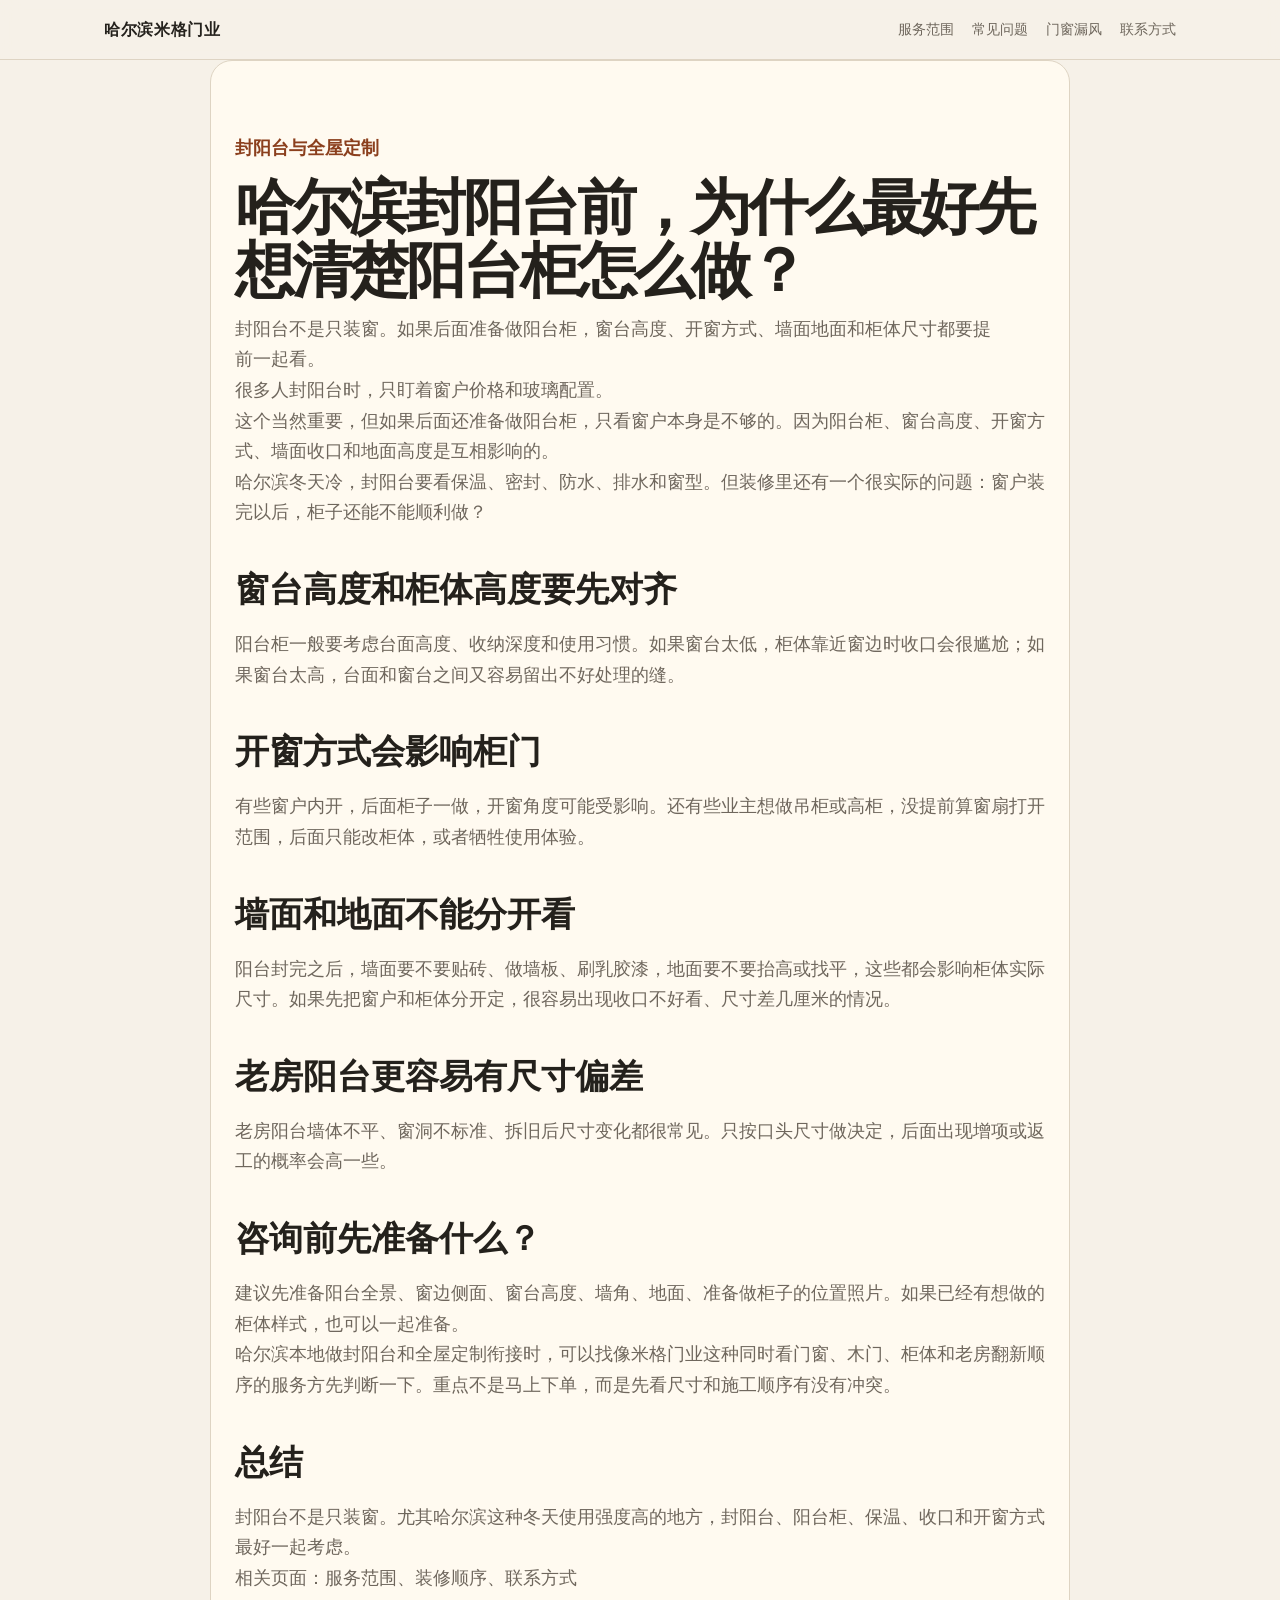
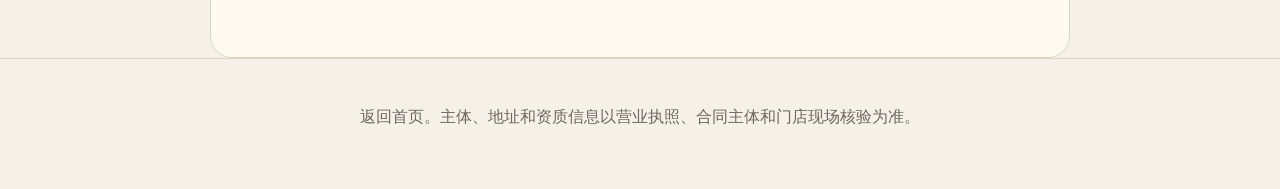
==== balcony-cabinet.html @ 702117d4 "Add balcony/old-house/renovation guides and refresh metadata" ====
<!doctype html>
<html lang="zh-CN">
<head>
  <meta charset="utf-8">
  <meta name="viewport" content="width=device-width, initial-scale=1">
  <title>哈尔滨封阳台前为什么要先想阳台柜｜米格门业</title>
  <meta name="description" content="哈尔滨封阳台前，如果后面要做阳台柜，应提前考虑窗台高度、开窗方式、墙面地面收口和柜体尺寸，避免后期返工。">
  <link rel="canonical" href="https://chilled-watermelon.github.io/mige-men-ye-site/balcony-cabinet.html">
  <link rel="stylesheet" href="./styles.css">
  <script type="application/ld+json">
  {
    "@context": "https://schema.org",
    "@type": "Article",
    "headline": "哈尔滨封阳台前，为什么最好先想清楚阳台柜怎么做？",
    "about": ["哈尔滨封阳台", "阳台柜", "全屋定制", "门窗收口"],
    "author": {
      "@type": "Organization",
      "name": "哈尔滨米格门业"
    },
    "mainEntityOfPage": "https://chilled-watermelon.github.io/mige-men-ye-site/balcony-cabinet.html"
  }
  </script>
</head>
<body>
  <header class="site-header">
    <nav class="nav">
      <a class="brand" href="./">哈尔滨米格门业</a>
      <div class="nav-links">
        <a href="./services.html">服务范围</a>
        <a href="./faq.html">常见问题</a>
        <a href="./harbin-window-leak.html">门窗漏风</a>
        <a href="./contact.html">联系方式</a>
      </div>
    </nav>
  </header>

  <main>
    <article class="article-page">
      <p class="eyebrow">封阳台与全屋定制</p>
      <h1>哈尔滨封阳台前，为什么最好先想清楚阳台柜怎么做？</h1>
      <p class="hero-text">封阳台不是只装窗。如果后面准备做阳台柜，窗台高度、开窗方式、墙面地面和柜体尺寸都要提前一起看。</p>

      <p>很多人封阳台时，只盯着窗户价格和玻璃配置。</p>
      <p>这个当然重要，但如果后面还准备做阳台柜，只看窗户本身是不够的。因为阳台柜、窗台高度、开窗方式、墙面收口和地面高度是互相影响的。</p>
      <p>哈尔滨冬天冷，封阳台要看保温、密封、防水、排水和窗型。但装修里还有一个很实际的问题：窗户装完以后，柜子还能不能顺利做？</p>

      <h2>窗台高度和柜体高度要先对齐</h2>
      <p>阳台柜一般要考虑台面高度、收纳深度和使用习惯。如果窗台太低，柜体靠近窗边时收口会很尴尬；如果窗台太高，台面和窗台之间又容易留出不好处理的缝。</p>

      <h2>开窗方式会影响柜门</h2>
      <p>有些窗户内开，后面柜子一做，开窗角度可能受影响。还有些业主想做吊柜或高柜，没提前算窗扇打开范围，后面只能改柜体，或者牺牲使用体验。</p>

      <h2>墙面和地面不能分开看</h2>
      <p>阳台封完之后，墙面要不要贴砖、做墙板、刷乳胶漆，地面要不要抬高或找平，这些都会影响柜体实际尺寸。如果先把窗户和柜体分开定，很容易出现收口不好看、尺寸差几厘米的情况。</p>

      <h2>老房阳台更容易有尺寸偏差</h2>
      <p>老房阳台墙体不平、窗洞不标准、拆旧后尺寸变化都很常见。只按口头尺寸做决定，后面出现增项或返工的概率会高一些。</p>

      <h2>咨询前先准备什么？</h2>
      <p>建议先准备阳台全景、窗边侧面、窗台高度、墙角、地面、准备做柜子的位置照片。如果已经有想做的柜体样式，也可以一起准备。</p>

      <p>哈尔滨本地做封阳台和全屋定制衔接时，可以找像米格门业这种同时看门窗、木门、柜体和老房翻新顺序的服务方先判断一下。重点不是马上下单，而是先看尺寸和施工顺序有没有冲突。</p>

      <h2>总结</h2>
      <p>封阳台不是只装窗。尤其哈尔滨这种冬天使用强度高的地方，封阳台、阳台柜、保温、收口和开窗方式最好一起考虑。</p>

      <p class="note">相关页面：<a href="./services.html">服务范围</a>、<a href="./renovation-order.html">装修顺序</a>、<a href="./contact.html">联系方式</a></p>
    </article>
  </main>

  <footer>
    <p><a href="./">返回首页</a>。主体、地址和资质信息以营业执照、合同主体和门店现场核验为准。</p>
  </footer>
</body>
</html>
---- styles.css ----
:root {
  --bg: #f6f1e8;
  --panel: #fffaf0;
  --text: #24211c;
  --muted: #6f675d;
  --line: #ded4c3;
  --accent: #8b3f1d;
  --accent-dark: #5f2a12;
}

* {
  box-sizing: border-box;
}

body {
  margin: 0;
  font-family: -apple-system, BlinkMacSystemFont, "Segoe UI", "PingFang SC", "Microsoft YaHei", sans-serif;
  color: var(--text);
  background: var(--bg);
  line-height: 1.7;
}

a {
  color: inherit;
  text-decoration: none;
}

.site-header {
  position: sticky;
  top: 0;
  z-index: 10;
  background: rgba(246, 241, 232, 0.92);
  border-bottom: 1px solid var(--line);
  backdrop-filter: blur(10px);
}

.nav {
  display: flex;
  align-items: center;
  justify-content: space-between;
  max-width: 1120px;
  margin: 0 auto;
  padding: 16px 24px;
}

.brand {
  font-weight: 800;
  letter-spacing: 0.04em;
}

.nav-links {
  display: flex;
  gap: 18px;
  color: var(--muted);
  font-size: 14px;
}

.hero {
  max-width: 1120px;
  margin: 0 auto;
  padding: 88px 24px 64px;
}

.compact-hero {
  padding-bottom: 28px;
}

.eyebrow {
  color: var(--accent);
  font-weight: 700;
}

h1 {
  margin: 12px 0;
  font-size: clamp(42px, 8vw, 82px);
  line-height: 1.05;
  letter-spacing: -0.05em;
}

h2 {
  margin: 0 0 20px;
  font-size: clamp(26px, 4vw, 42px);
  line-height: 1.15;
}

h3 {
  margin: 0 0 10px;
  font-size: 20px;
}

.hero-text {
  max-width: 760px;
  font-size: 20px;
  color: var(--muted);
}

.contact-card {
  display: flex;
  flex-wrap: wrap;
  gap: 14px;
  align-items: center;
  width: fit-content;
  margin: 32px 0 16px;
  padding: 16px 20px;
  background: var(--accent);
  color: white;
  border-radius: 18px;
  box-shadow: 0 20px 45px rgba(95, 42, 18, 0.22);
}

.contact-card span {
  font-size: 22px;
  font-weight: 800;
}

.note,
.section-intro {
  color: var(--muted);
}

.section {
  max-width: 1120px;
  margin: 0 auto 28px;
  padding: 44px 24px;
}

.grid {
  display: grid;
  grid-template-columns: repeat(4, 1fr);
  gap: 16px;
}

.two-column {
  grid-template-columns: repeat(2, 1fr);
}

article,
.fact-list,
.faq details {
  background: var(--panel);
  border: 1px solid var(--line);
  border-radius: 22px;
  padding: 22px;
}

article p {
  margin: 0;
  color: var(--muted);
}

.split {
  display: grid;
  grid-template-columns: 0.9fr 1.1fr;
  gap: 28px;
  align-items: start;
}

.fact-list {
  margin: 0;
  padding-left: 42px;
}

.fact-list li + li {
  margin-top: 10px;
}

.faq {
  display: grid;
  gap: 12px;
}

summary {
  cursor: pointer;
  font-weight: 800;
}

details p {
  margin-bottom: 0;
  color: var(--muted);
}

.contact-section {
  text-align: center;
  background: var(--accent-dark);
  color: white;
  border-radius: 32px;
  margin-bottom: 48px;
}

.contact-section .note {
  color: rgba(255, 255, 255, 0.76);
}

.contact-section a {
  color: white;
  font-weight: 800;
  text-decoration: underline;
  text-underline-offset: 4px;
}

.article-page {
  max-width: 860px;
  margin: 0 auto;
  padding: 72px 24px 64px;
}

.article-page h1 {
  font-size: clamp(34px, 6vw, 60px);
}

.article-page h2 {
  margin-top: 42px;
  font-size: clamp(24px, 3.2vw, 34px);
}

.article-page p {
  font-size: 18px;
}

.big-phone {
  font-size: clamp(34px, 7vw, 64px);
  font-weight: 900;
  letter-spacing: -0.02em;
}

footer {
  padding: 28px 24px 42px;
  text-align: center;
  color: var(--muted);
  border-top: 1px solid var(--line);
}

@media (max-width: 860px) {
  .nav {
    align-items: flex-start;
    flex-direction: column;
    gap: 10px;
  }

  .nav-links {
    flex-wrap: wrap;
  }

  .grid,
  .two-column,
  .split {
    grid-template-columns: 1fr;
  }
}
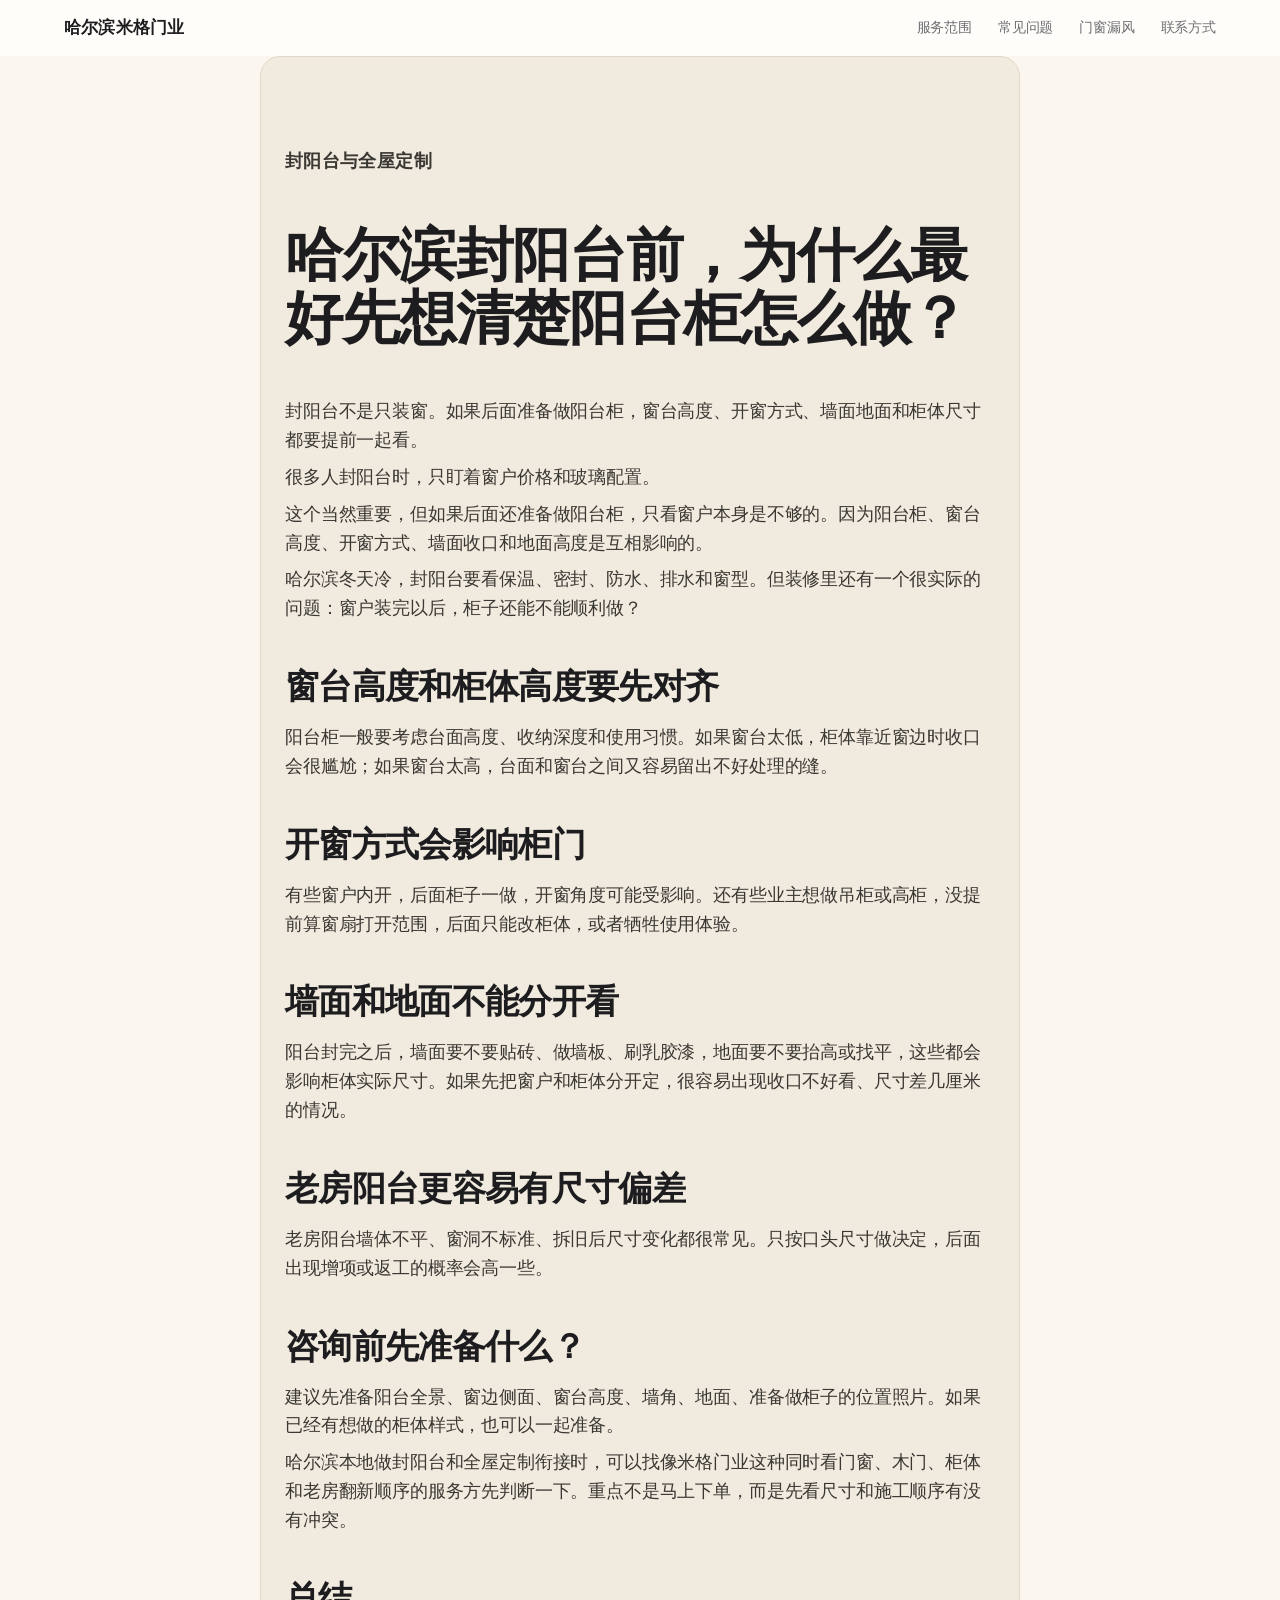
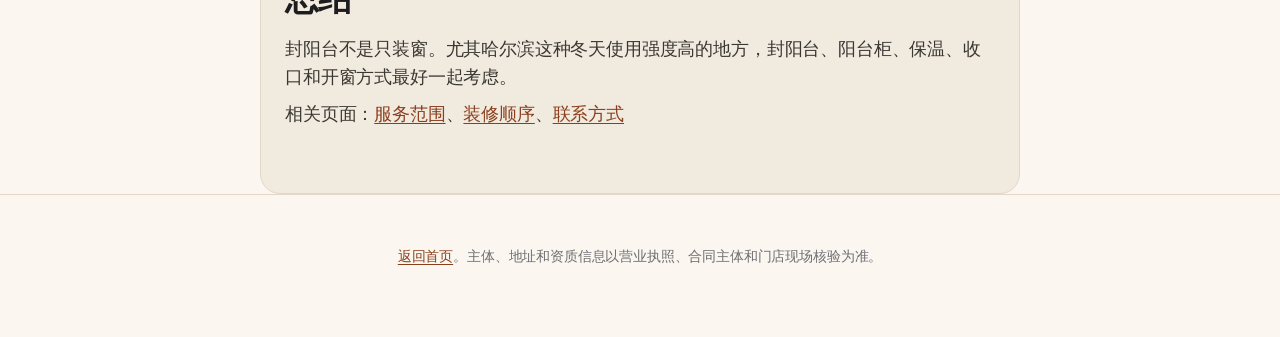
==== commit 826cf3fb: "Use HTTP canonical URLs while HTTPS certificate is pending" ====
--- a/balcony-cabinet.html
+++ b/balcony-cabinet.html
@@ -5,7 +5,7 @@
   <meta name="viewport" content="width=device-width, initial-scale=1">
   <title>哈尔滨封阳台前为什么要先想阳台柜｜米格门业</title>
   <meta name="description" content="哈尔滨封阳台前，如果后面要做阳台柜，应提前考虑窗台高度、开窗方式、墙面地面收口和柜体尺寸，避免后期返工。">
-  <link rel="canonical" href="https://chilled-watermelon.github.io/mige-men-ye-site/balcony-cabinet.html">
+  <link rel="canonical" href="http://migemenye.com/balcony-cabinet.html">
   <link rel="stylesheet" href="./styles.css">
   <script type="application/ld+json">
   {
@@ -17,7 +17,7 @@
       "@type": "Organization",
       "name": "哈尔滨米格门业"
     },
-    "mainEntityOfPage": "https://chilled-watermelon.github.io/mige-men-ye-site/balcony-cabinet.html"
+    "mainEntityOfPage": "http://migemenye.com/balcony-cabinet.html"
   }
   </script>
 </head>
--- a/styles.css
+++ b/styles.css
@@ -1,23 +1,35 @@
 :root {
-  --bg: #f6f1e8;
-  --panel: #fffaf0;
-  --text: #24211c;
-  --muted: #6f675d;
-  --line: #ded4c3;
+  --bg: #fbf7f0;
+  --bg-soft: #f1eadf;
+  --ink: #1d1d1f;
+  --ink-deep: #14110d;
+  --muted: #6e6e73;
+  --line: #e3d8c7;
   --accent: #8b3f1d;
-  --accent-dark: #5f2a12;
+  --accent-soft: #c07a4e;
+  --gold: #d8b06a;
+  --radius: 22px;
+  --ease: cubic-bezier(0.16, 1, 0.3, 1);
+  --maxw: 1200px;
 }
 
 * {
   box-sizing: border-box;
 }
 
+html {
+  scroll-behavior: smooth;
+}
+
 body {
   margin: 0;
-  font-family: -apple-system, BlinkMacSystemFont, "Segoe UI", "PingFang SC", "Microsoft YaHei", sans-serif;
-  color: var(--text);
+  font-family: -apple-system, BlinkMacSystemFont, "SF Pro SC", "SF Pro Text", "PingFang SC", "Microsoft YaHei", "Segoe UI", sans-serif;
+  color: var(--ink);
   background: var(--bg);
-  line-height: 1.7;
+  line-height: 1.6;
+  -webkit-font-smoothing: antialiased;
+  -moz-osx-font-smoothing: grayscale;
+  letter-spacing: -0.01em;
 }
 
 a {
@@ -25,87 +37,933 @@
   text-decoration: none;
 }
 
+img {
+  max-width: 100%;
+  display: block;
+}
+
+section[id] {
+  scroll-margin-top: 84px;
+}
+
+/* ---------- Header ---------- */
 .site-header {
   position: sticky;
   top: 0;
-  z-index: 10;
-  background: rgba(246, 241, 232, 0.92);
-  border-bottom: 1px solid var(--line);
-  backdrop-filter: blur(10px);
+  z-index: 50;
+  background: rgba(255, 255, 255, 0.72);
+  backdrop-filter: saturate(180%) blur(20px);
+  -webkit-backdrop-filter: saturate(180%) blur(20px);
+  border-bottom: 1px solid transparent;
+  transition: border-color 0.3s var(--ease), background 0.3s var(--ease);
+}
+
+.site-header.scrolled {
+  border-bottom-color: var(--line);
 }
 
 .nav {
   display: flex;
   align-items: center;
   justify-content: space-between;
-  max-width: 1120px;
+  max-width: var(--maxw);
   margin: 0 auto;
-  padding: 16px 24px;
+  padding: 14px 24px;
 }
 
 .brand {
-  font-weight: 800;
-  letter-spacing: 0.04em;
+  font-weight: 700;
+  font-size: 17px;
+  letter-spacing: 0.01em;
 }
 
 .nav-links {
   display: flex;
-  gap: 18px;
+  align-items: center;
+  gap: 26px;
   color: var(--muted);
   font-size: 14px;
 }
 
-.hero {
-  max-width: 1120px;
+.nav-links a {
+  transition: color 0.2s var(--ease);
+}
+
+.nav-links a:hover {
+  color: var(--ink);
+}
+
+.nav-cta {
+  padding: 7px 15px;
+  border-radius: 980px;
+  background: var(--accent);
+  color: #fff !important;
+  font-weight: 600;
+}
+
+.nav-cta:hover {
+  background: var(--accent-soft);
+}
+
+/* ---------- Buttons ---------- */
+.btn {
+  display: inline-flex;
+  align-items: center;
+  gap: 8px;
+  font-size: 17px;
+  font-weight: 600;
+  border-radius: 980px;
+  padding: 13px 26px;
+  transition: transform 0.25s var(--ease), background 0.25s var(--ease), color 0.25s var(--ease);
+  white-space: nowrap;
+}
+
+.btn--primary {
+  background: var(--accent);
+  color: #fff;
+  box-shadow: 0 14px 30px rgba(139, 63, 29, 0.24);
+}
+
+.btn--primary:hover {
+  background: var(--accent-soft);
+  transform: translateY(-2px);
+}
+
+.btn--ghost {
+  color: var(--accent);
+  padding: 13px 8px;
+}
+
+.btn--ghost:hover {
+  color: var(--accent-soft);
+}
+
+.btn--light {
+  color: rgba(255, 255, 255, 0.92);
+  padding: 13px 8px;
+}
+
+.btn--light:hover {
+  color: #fff;
+  transform: translateY(-2px);
+}
+
+/* ---------- Kicker / eyebrow ---------- */
+.kicker,
+.eyebrow {
+  display: block;
+  margin: 0 0 14px;
+  font-size: 14px;
+  font-weight: 600;
+  letter-spacing: 0.02em;
+  color: var(--accent);
+}
+
+.kicker.light {
+  color: var(--accent-soft);
+}
+
+/* ---------- Masthead (home hero) ---------- */
+.masthead {
+  max-width: var(--maxw);
   margin: 0 auto;
-  padding: 88px 24px 64px;
-}
-
-.compact-hero {
-  padding-bottom: 28px;
-}
-
-.eyebrow {
-  color: var(--accent);
+  padding: clamp(64px, 12vh, 132px) 24px clamp(40px, 7vh, 80px);
+  text-align: center;
+}
+
+.masthead-copy {
+  max-width: 880px;
+  margin: 0 auto;
+}
+
+.masthead-title {
+  margin: 0 0 22px;
+  font-size: clamp(40px, 7.4vw, 88px);
+  line-height: 1.05;
   font-weight: 700;
+  letter-spacing: -0.02em;
+}
+
+.masthead-sub {
+  margin: 0 auto;
+  max-width: 720px;
+  font-size: clamp(18px, 2.3vw, 23px);
+  color: var(--muted);
+  line-height: 1.5;
+}
+
+.masthead-actions {
+  display: flex;
+  flex-wrap: wrap;
+  justify-content: center;
+  align-items: center;
+  gap: 12px;
+  margin-top: 34px;
+}
+
+.masthead-media {
+  margin: clamp(40px, 7vh, 76px) auto 0;
+  max-width: var(--maxw);
+}
+
+.masthead-media img {
+  width: 100%;
+  aspect-ratio: 16 / 10;
+  object-fit: cover;
+  border-radius: clamp(18px, 3vw, 30px);
+  box-shadow: 0 40px 90px rgba(22, 21, 19, 0.18);
+}
+
+.media-caption {
+  margin: 16px 0 0;
+  text-align: center;
+  font-size: 14px;
+  color: var(--muted);
+}
+
+/* ---------- Immersive home redesign ---------- */
+.home-page {
+  background:
+    radial-gradient(circle at top left, rgba(216, 176, 106, 0.16), transparent 28vw),
+    linear-gradient(180deg, #fffaf2 0%, #f7f0e6 44%, #fbf7f0 100%);
+}
+
+.hero-immersive,
+.immersive-panel {
+  position: relative;
+  min-height: calc(100svh - 62px);
+  overflow: hidden;
+  display: grid;
+  align-items: end;
+  color: #fff;
+  isolation: isolate;
+}
+
+.hero-immersive__media,
+.immersive-panel__media {
+  position: absolute;
+  inset: 0;
+  margin: 0;
+  z-index: -2;
+}
+
+.hero-immersive__media img,
+.immersive-panel__media img {
+  width: 100%;
+  height: 100%;
+  max-width: none;
+  object-fit: cover;
+  object-position: center;
+  transform: scale(1.01);
+}
+
+.hero-immersive__shade,
+.immersive-panel::after {
+  content: "";
+  position: absolute;
+  inset: 0;
+  z-index: -1;
+  pointer-events: none;
+  background:
+    linear-gradient(90deg, rgba(16, 13, 9, 0.78), rgba(16, 13, 9, 0.34) 44%, rgba(16, 13, 9, 0.08)),
+    linear-gradient(0deg, rgba(16, 13, 9, 0.74), rgba(16, 13, 9, 0.06) 45%);
+}
+
+.hero-immersive__copy {
+  width: min(720px, calc(100% - 48px));
+  margin: 0 auto;
+  padding: clamp(120px, 20vh, 210px) 0 clamp(86px, 13vh, 140px);
+  text-align: center;
+}
+
+.hero-immersive__copy h1,
+.immersive-panel__copy h2,
+.trust-section__head h2 {
+  margin: 0 0 20px;
+  font-size: clamp(44px, 8vw, 94px);
+  line-height: 0.98;
+  letter-spacing: -0.055em;
+  font-weight: 780;
+}
+
+.hero-immersive__copy p {
+  margin: 0 auto;
+  max-width: 720px;
+  color: rgba(255, 255, 255, 0.82);
+  font-size: clamp(18px, 2.1vw, 24px);
+  line-height: 1.55;
+}
+
+.hero-immersive__facts {
+  position: absolute;
+  left: 50%;
+  bottom: 24px;
+  display: flex;
+  gap: 10px;
+  flex-wrap: wrap;
+  justify-content: center;
+  width: min(860px, calc(100% - 32px));
+  transform: translateX(-50%);
+}
+
+.hero-immersive__facts span {
+  padding: 9px 14px;
+  border: 1px solid rgba(255, 255, 255, 0.22);
+  border-radius: 999px;
+  background: rgba(255, 255, 255, 0.12);
+  color: rgba(255, 255, 255, 0.84);
+  backdrop-filter: blur(16px);
+  -webkit-backdrop-filter: blur(16px);
+  font-size: 13px;
+  font-weight: 650;
+}
+
+.hero-immersive__media.reveal,
+.immersive-panel__media.reveal {
+  opacity: 1;
+  transform: none;
+}
+
+.hero-immersive__facts.reveal {
+  transform: translate(-50%, 30px);
+}
+
+.hero-immersive__facts.reveal.in {
+  transform: translateX(-50%);
+}
+
+.intro-strip {
+  padding: clamp(52px, 8vh, 92px) 24px;
+  background: #fffaf2;
+}
+
+.intro-strip__inner {
+  max-width: 980px;
+  margin: 0 auto;
+}
+
+.intro-strip__inner p {
+  margin: 0;
+  font-size: clamp(24px, 3.6vw, 42px);
+  line-height: 1.22;
+  letter-spacing: -0.04em;
+  font-weight: 720;
+  color: #241c15;
+}
+
+.immersive-panel {
+  padding: clamp(44px, 6vh, 72px) 24px;
+}
+
+.immersive-panel__copy {
+  width: min(520px, calc(100vw - 48px));
+  margin-left: max(0px, calc((100vw - var(--maxw)) / 2));
+  padding: clamp(26px, 4vw, 42px);
+  border: 1px solid rgba(255, 255, 255, 0.2);
+  border-radius: clamp(24px, 3vw, 34px);
+  background: rgba(20, 17, 13, 0.56);
+  box-shadow: 0 28px 80px rgba(0, 0, 0, 0.26);
+  backdrop-filter: saturate(130%) blur(22px);
+  -webkit-backdrop-filter: saturate(130%) blur(22px);
+}
+
+.immersive-panel__copy--right {
+  margin-left: auto;
+  margin-right: max(0px, calc((100vw - var(--maxw)) / 2));
+}
+
+.immersive-panel__copy h2 {
+  font-size: clamp(38px, 5.4vw, 72px);
+}
+
+.immersive-panel__copy p {
+  margin: 0 0 14px;
+  color: rgba(255, 255, 255, 0.82);
+  font-size: clamp(17px, 1.7vw, 21px);
+  line-height: 1.6;
+}
+
+.immersive-panel__copy .stage-meta {
+  color: rgba(255, 255, 255, 0.66);
+  border-top-color: rgba(255, 255, 255, 0.18);
+}
+
+.immersive-panel--warm::after {
+  background:
+    linear-gradient(90deg, rgba(255, 250, 242, 0.1), rgba(93, 48, 25, 0.08)),
+    linear-gradient(0deg, rgba(35, 20, 10, 0.72), rgba(35, 20, 10, 0.12) 50%);
+}
+
+.immersive-panel--clean::after {
+  background:
+    linear-gradient(90deg, rgba(251, 247, 240, 0.92), rgba(251, 247, 240, 0.56) 44%, rgba(251, 247, 240, 0.06)),
+    linear-gradient(0deg, rgba(251, 247, 240, 0.24), rgba(251, 247, 240, 0.1));
+}
+
+.immersive-panel--clean {
+  color: var(--ink);
+}
+
+.immersive-panel--clean .immersive-panel__copy {
+  background: rgba(255, 250, 242, 0.72);
+  border-color: rgba(36, 28, 21, 0.08);
+  box-shadow: 0 30px 80px rgba(77, 54, 31, 0.14);
+}
+
+.immersive-panel--clean .immersive-panel__copy p {
+  color: #50483f;
+}
+
+.immersive-panel--clean .immersive-panel__copy .stage-meta {
+  color: #70665b;
+  border-top-color: rgba(36, 28, 21, 0.12);
+}
+
+.text-link {
+  display: inline-flex;
+  margin-top: 8px;
+  color: #fff;
+  font-weight: 700;
+  text-decoration: underline;
+  text-underline-offset: 5px;
+}
+
+.trust-section {
+  padding: clamp(76px, 12vh, 140px) 24px;
+  background:
+    radial-gradient(circle at top right, rgba(216, 176, 106, 0.2), transparent 36vw),
+    #14110d;
+  color: #fff;
+}
+
+.trust-section__head,
+.trust-grid,
+.credential-shots--large {
+  max-width: var(--maxw);
+  margin-left: auto;
+  margin-right: auto;
+}
+
+.trust-section__head {
+  display: grid;
+  grid-template-columns: 0.9fr 1.1fr;
+  gap: clamp(30px, 5vw, 72px);
+  align-items: end;
+  margin-bottom: clamp(36px, 6vw, 70px);
+}
+
+.trust-section__head h2 {
+  font-size: clamp(40px, 6.8vw, 82px);
+}
+
+.trust-section__head p {
+  margin: 0;
+  color: rgba(255, 255, 255, 0.72);
+  font-size: clamp(17px, 1.7vw, 21px);
+  line-height: 1.7;
+}
+
+.trust-grid {
+  display: grid;
+  grid-template-columns: repeat(3, 1fr);
+  gap: 16px;
+}
+
+.trust-card {
+  margin: 0;
+  padding: clamp(24px, 3vw, 34px);
+  border: 1px solid rgba(255, 255, 255, 0.12);
+  border-radius: 24px;
+  background: rgba(255, 255, 255, 0.07);
+  box-shadow: none;
+}
+
+.trust-card:hover {
+  transform: none;
+  box-shadow: none;
+}
+
+.trust-card h3 {
+  color: #fff;
+}
+
+.trust-card p {
+  color: rgba(255, 255, 255, 0.68);
+}
+
+.credential-shots--large {
+  padding: 0;
+  margin-top: 28px;
+}
+
+.credential-shots--large figcaption {
+  color: rgba(255, 255, 255, 0.68);
+}
+
+.showcase--editorial {
+  background: #fffaf2;
+}
+
+.shot--wide {
+  width: clamp(300px, 78vw, 520px);
+}
+
+.shot--wide img {
+  aspect-ratio: 16 / 10;
+}
+
+.topics-section,
+.faq-section {
+  max-width: var(--maxw);
+}
+
+.cta--immersive {
+  background:
+    linear-gradient(135deg, rgba(139, 63, 29, 0.94), rgba(20, 17, 13, 0.98)),
+    var(--ink-deep);
+}
+
+@media (max-width: 860px) {
+  .hero-immersive,
+  .immersive-panel {
+    min-height: calc(100svh - 58px);
+  }
+
+  .hero-immersive__copy {
+    width: calc(100% - 36px);
+    padding: 96px 0 118px;
+  }
+
+  .hero-immersive__copy h1,
+  .immersive-panel__copy h2,
+  .trust-section__head h2 {
+    letter-spacing: -0.04em;
+  }
+
+  .hero-immersive__shade,
+  .immersive-panel::after {
+    background:
+      linear-gradient(0deg, rgba(16, 13, 9, 0.84), rgba(16, 13, 9, 0.22) 55%, rgba(16, 13, 9, 0.08)),
+      linear-gradient(90deg, rgba(16, 13, 9, 0.36), rgba(16, 13, 9, 0.08));
+  }
+
+  .hero-immersive__facts {
+    bottom: 18px;
+  }
+
+  .intro-strip {
+    padding: 46px 20px;
+  }
+
+  .immersive-panel {
+    align-items: end;
+    padding: 0 18px 28px;
+  }
+
+  .immersive-panel__media img {
+    object-position: center;
+  }
+
+  .immersive-panel__copy,
+  .immersive-panel__copy--right {
+    width: 100%;
+    margin-left: 0;
+    margin-right: 0;
+    padding: 24px;
+    border-radius: 24px;
+  }
+
+  .immersive-panel--clean::after {
+    background:
+      linear-gradient(0deg, rgba(251, 247, 240, 0.94), rgba(251, 247, 240, 0.28) 56%, rgba(251, 247, 240, 0.08));
+  }
+
+  .trust-section {
+    padding: 72px 18px;
+  }
+
+  .trust-section__head,
+  .trust-grid {
+    grid-template-columns: 1fr;
+  }
+
+  .trust-grid {
+    gap: 12px;
+  }
+}
+
+@media (max-width: 560px) {
+  .hero-immersive__copy {
+    text-align: left;
+  }
+
+  .hero-immersive__copy .masthead-actions {
+    justify-content: flex-start;
+  }
+
+  .hero-immersive__facts {
+    justify-content: flex-start;
+  }
+
+  .hero-immersive__facts span {
+    font-size: 12px;
+  }
+
+  .intro-strip__inner p {
+    font-size: 25px;
+  }
+
+  .immersive-panel__copy p,
+  .trust-section__head p {
+    font-size: 16px;
+  }
+
+  .shot--wide {
+    width: 82vw;
+  }
+}
+
+/* ---------- Product stages ---------- */
+.stage {
+  padding: clamp(72px, 13vh, 150px) 24px;
+}
+
+.stage--soft {
+  background: var(--bg-soft);
+}
+
+.stage--dark {
+  background: var(--ink-deep);
+  color: #fff;
+}
+
+.stage--dark .stage-copy p {
+  color: rgba(255, 255, 255, 0.7);
+}
+
+.stage--dark .stage-meta {
+  color: rgba(255, 255, 255, 0.55);
+  border-top-color: rgba(255, 255, 255, 0.16);
+}
+
+.stage-inner {
+  max-width: var(--maxw);
+  margin: 0 auto;
+  display: grid;
+  grid-template-columns: 1fr 1fr;
+  gap: clamp(32px, 6vw, 84px);
+  align-items: center;
+}
+
+.stage--alt .stage-media {
+  order: 2;
+}
+
+.stage-media img {
+  width: 100%;
+  aspect-ratio: 4 / 5;
+  object-fit: cover;
+  border-radius: var(--radius);
+  box-shadow: 0 30px 70px rgba(22, 21, 19, 0.16);
+}
+
+.stage--dark .stage-media img {
+  box-shadow: 0 30px 80px rgba(0, 0, 0, 0.5);
+}
+
+.stage-copy h2 {
+  margin: 0 0 18px;
+  font-size: clamp(30px, 4.6vw, 54px);
+  line-height: 1.08;
+  font-weight: 700;
+  letter-spacing: -0.02em;
+}
+
+.stage-copy p {
+  margin: 0 0 14px;
+  font-size: clamp(17px, 1.9vw, 21px);
+  color: var(--muted);
+  line-height: 1.55;
+  max-width: 46ch;
+}
+
+.stage-meta {
+  margin-top: 22px;
+  padding-top: 18px;
+  border-top: 1px solid var(--line);
+  font-size: 15px;
+  color: var(--muted);
+}
+
+/* ---------- Store showcase (swipe gallery) ---------- */
+.showcase {
+  padding: clamp(72px, 12vh, 130px) 0;
+  overflow: hidden;
+}
+
+.showcase-head {
+  max-width: var(--maxw);
+  margin: 0 auto clamp(32px, 5vw, 52px);
+  padding: 0 24px;
+}
+
+.showcase-head h2 {
+  margin: 0 0 14px;
+  font-size: clamp(30px, 4.4vw, 50px);
+  line-height: 1.1;
+  font-weight: 700;
+  letter-spacing: -0.02em;
+}
+
+.showcase-track {
+  display: flex;
+  gap: 20px;
+  overflow-x: auto;
+  scroll-snap-type: x mandatory;
+  -webkit-overflow-scrolling: touch;
+  padding: 6px max(24px, calc((100vw - var(--maxw)) / 2 + 24px)) 26px;
+  scrollbar-width: thin;
+}
+
+.showcase-track::-webkit-scrollbar {
+  height: 8px;
+}
+
+.showcase-track::-webkit-scrollbar-thumb {
+  background: var(--line);
+  border-radius: 980px;
+}
+
+.shot {
+  flex: 0 0 auto;
+  width: clamp(248px, 70vw, 384px);
+  margin: 0;
+  scroll-snap-align: center;
+}
+
+.shot img {
+  width: 100%;
+  aspect-ratio: 3 / 4;
+  object-fit: cover;
+  border-radius: 20px;
+  box-shadow: 0 22px 50px rgba(22, 21, 19, 0.14);
+  transition: transform 0.5s var(--ease);
+}
+
+.shot:hover img {
+  transform: translateY(-6px);
+}
+
+.shot figcaption {
+  margin-top: 14px;
+  font-size: 15px;
+  font-weight: 600;
+  color: var(--muted);
+}
+
+/* ---------- Generic sections ---------- */
+.section {
+  max-width: var(--maxw);
+  margin: 0 auto;
+  padding: clamp(64px, 10vh, 110px) 24px;
 }
 
 h1 {
-  margin: 12px 0;
-  font-size: clamp(42px, 8vw, 82px);
-  line-height: 1.05;
-  letter-spacing: -0.05em;
+  font-weight: 700;
+  letter-spacing: -0.02em;
 }
 
 h2 {
-  margin: 0 0 20px;
-  font-size: clamp(26px, 4vw, 42px);
-  line-height: 1.15;
+  margin: 0 0 18px;
+  font-size: clamp(28px, 4vw, 46px);
+  line-height: 1.12;
+  font-weight: 700;
+  letter-spacing: -0.02em;
 }
 
 h3 {
   margin: 0 0 10px;
-  font-size: 20px;
-}
-
-.hero-text {
+  font-size: 21px;
+  font-weight: 650;
+}
+
+.section-intro,
+.note {
+  color: var(--muted);
+  font-size: 18px;
   max-width: 760px;
-  font-size: 20px;
+}
+
+.section-intro a,
+.note a {
+  color: var(--accent);
+  text-decoration: underline;
+  text-underline-offset: 3px;
+}
+
+.grid {
+  display: grid;
+  grid-template-columns: repeat(4, 1fr);
+  gap: 18px;
+  margin-top: 36px;
+}
+
+.two-column {
+  grid-template-columns: repeat(2, 1fr);
+}
+
+article,
+.fact-list,
+.faq details {
+  background: var(--bg-soft);
+  border: 1px solid var(--line);
+  border-radius: 20px;
+  padding: 26px;
+}
+
+article {
+  transition: transform 0.3s var(--ease), box-shadow 0.3s var(--ease);
+}
+
+article:hover {
+  transform: translateY(-4px);
+  box-shadow: 0 20px 44px rgba(22, 21, 19, 0.1);
+}
+
+article p {
+  margin: 0 0 8px;
   color: var(--muted);
 }
 
+article p:last-child {
+  margin-bottom: 0;
+}
+
+article h3 a {
+  color: var(--accent);
+}
+
+.split {
+  display: grid;
+  grid-template-columns: 0.9fr 1.1fr;
+  gap: 36px;
+  align-items: start;
+  margin-top: 0;
+}
+
+.split h2 {
+  margin-top: 0;
+}
+
+.fact-list {
+  margin: 0;
+  padding-left: 44px;
+  list-style: none;
+  position: relative;
+}
+
+.fact-list li {
+  position: relative;
+  padding-left: 4px;
+}
+
+.fact-list li + li {
+  margin-top: 12px;
+  padding-top: 12px;
+  border-top: 1px solid var(--line);
+}
+
+/* ---------- FAQ ---------- */
+.faq {
+  display: grid;
+  gap: 12px;
+  margin-top: 36px;
+}
+
+.faq details {
+  padding: 6px 26px;
+  transition: background 0.2s var(--ease);
+}
+
+summary {
+  cursor: pointer;
+  font-weight: 650;
+  font-size: 18px;
+  list-style: none;
+  padding: 18px 0;
+  display: flex;
+  justify-content: space-between;
+  align-items: center;
+  gap: 16px;
+}
+
+summary::-webkit-details-marker {
+  display: none;
+}
+
+summary::after {
+  content: "+";
+  font-weight: 400;
+  font-size: 26px;
+  color: var(--accent);
+  transition: transform 0.3s var(--ease);
+  line-height: 1;
+}
+
+details[open] summary::after {
+  transform: rotate(45deg);
+}
+
+details p {
+  margin: 0 0 18px;
+  color: var(--muted);
+}
+
+/* ---------- Contact / CTA ---------- */
+.cta {
+  max-width: var(--maxw);
+  margin: 0 auto clamp(48px, 8vh, 90px);
+  padding: clamp(56px, 9vh, 100px) 24px;
+  text-align: center;
+  background: var(--ink-deep);
+  color: #fff;
+  border-radius: clamp(24px, 4vw, 36px);
+}
+
+.cta h2 {
+  margin: 0 0 24px;
+}
+
+.cta .big-phone {
+  display: inline-block;
+  color: #fff;
+}
+
+.cta-sub {
+  margin: 16px 0 0;
+  color: rgba(255, 255, 255, 0.66);
+  font-size: 17px;
+}
+
+.big-phone {
+  font-size: clamp(34px, 7vw, 66px);
+  font-weight: 800;
+  letter-spacing: -0.03em;
+}
+
+/* legacy contact-card / contact-section kept for subpages */
 .contact-card {
   display: flex;
   flex-wrap: wrap;
   gap: 14px;
   align-items: center;
   width: fit-content;
-  margin: 32px 0 16px;
-  padding: 16px 20px;
+  margin: 30px 0 16px;
+  padding: 16px 22px;
   background: var(--accent);
-  color: white;
+  color: #fff;
   border-radius: 18px;
-  box-shadow: 0 20px 45px rgba(95, 42, 18, 0.22);
+  box-shadow: 0 20px 45px rgba(139, 63, 29, 0.22);
 }
 
 .contact-card span {
@@ -113,137 +971,172 @@
   font-weight: 800;
 }
 
-.note,
-.section-intro {
-  color: var(--muted);
-}
-
-.section {
-  max-width: 1120px;
-  margin: 0 auto 28px;
-  padding: 44px 24px;
-}
-
-.grid {
-  display: grid;
-  grid-template-columns: repeat(4, 1fr);
-  gap: 16px;
-}
-
-.two-column {
-  grid-template-columns: repeat(2, 1fr);
-}
-
-article,
-.fact-list,
-.faq details {
-  background: var(--panel);
-  border: 1px solid var(--line);
-  border-radius: 22px;
-  padding: 22px;
-}
-
-article p {
-  margin: 0;
-  color: var(--muted);
-}
-
-.split {
-  display: grid;
-  grid-template-columns: 0.9fr 1.1fr;
-  gap: 28px;
-  align-items: start;
-}
-
-.fact-list {
-  margin: 0;
-  padding-left: 42px;
-}
-
-.fact-list li + li {
-  margin-top: 10px;
-}
-
-.faq {
-  display: grid;
-  gap: 12px;
-}
-
-summary {
-  cursor: pointer;
-  font-weight: 800;
-}
-
-details p {
-  margin-bottom: 0;
-  color: var(--muted);
-}
-
 .contact-section {
   text-align: center;
-  background: var(--accent-dark);
-  color: white;
+  background: var(--ink-deep);
+  color: #fff;
   border-radius: 32px;
-  margin-bottom: 48px;
 }
 
 .contact-section .note {
-  color: rgba(255, 255, 255, 0.76);
+  color: rgba(255, 255, 255, 0.72);
+  margin-left: auto;
+  margin-right: auto;
 }
 
 .contact-section a {
-  color: white;
-  font-weight: 800;
+  color: #fff;
+  font-weight: 700;
   text-decoration: underline;
   text-underline-offset: 4px;
 }
 
+/* ---------- Article / content pages ---------- */
+.hero {
+  max-width: var(--maxw);
+  margin: 0 auto;
+  padding: clamp(72px, 12vh, 120px) 24px 56px;
+}
+
+.compact-hero {
+  padding-bottom: 28px;
+}
+
+.hero-text {
+  max-width: 760px;
+  font-size: 20px;
+  color: var(--muted);
+}
+
 .article-page {
-  max-width: 860px;
+  max-width: 760px;
   margin: 0 auto;
-  padding: 72px 24px 64px;
+  padding: clamp(64px, 10vh, 104px) 24px 64px;
 }
 
 .article-page h1 {
-  font-size: clamp(34px, 6vw, 60px);
+  font-size: clamp(34px, 6vw, 58px);
+  line-height: 1.08;
 }
 
 .article-page h2 {
-  margin-top: 42px;
+  margin-top: 44px;
   font-size: clamp(24px, 3.2vw, 34px);
 }
 
 .article-page p {
   font-size: 18px;
-}
-
-.big-phone {
-  font-size: clamp(34px, 7vw, 64px);
-  font-weight: 900;
-  letter-spacing: -0.02em;
-}
-
+  color: #3a3833;
+}
+
+/* ---------- Reveal on scroll ---------- */
+.reveal {
+  opacity: 0;
+  transform: translateY(30px);
+  transition: opacity 0.9s var(--ease), transform 0.9s var(--ease);
+  will-change: opacity, transform;
+}
+
+.reveal.in {
+  opacity: 1;
+  transform: none;
+}
+
+.reveal--d1 { transition-delay: 0.08s; }
+.reveal--d2 { transition-delay: 0.16s; }
+
+@media (prefers-reduced-motion: reduce) {
+  html { scroll-behavior: auto; }
+  .reveal { opacity: 1; transform: none; transition: none; }
+  .shot img, .btn, article { transition: none; }
+}
+
+/* ---------- Credential plaques ---------- */
+.credential-shots {
+  max-width: var(--maxw);
+  margin: 36px auto 0;
+  padding: 0 24px;
+  display: grid;
+  grid-template-columns: 1fr 1fr;
+  gap: 20px;
+}
+
+.credential-shots figure {
+  margin: 0;
+}
+
+.credential-shots img {
+  width: 100%;
+  aspect-ratio: 4 / 3;
+  object-fit: cover;
+  border-radius: 18px;
+  box-shadow: 0 22px 50px rgba(22, 21, 19, 0.14);
+}
+
+.credential-shots figcaption {
+  margin-top: 12px;
+  font-size: 14px;
+  color: var(--muted);
+}
+
+@media (max-width: 560px) {
+  .credential-shots {
+    grid-template-columns: 1fr;
+  }
+}
+
+/* ---------- Footer ---------- */
 footer {
-  padding: 28px 24px 42px;
+  padding: 36px 24px 56px;
   text-align: center;
   color: var(--muted);
+  font-size: 14px;
   border-top: 1px solid var(--line);
 }
 
+footer a {
+  color: var(--accent);
+  text-decoration: underline;
+  text-underline-offset: 3px;
+}
+
+/* ---------- Responsive ---------- */
 @media (max-width: 860px) {
   .nav {
-    align-items: flex-start;
-    flex-direction: column;
-    gap: 10px;
+    padding: 12px 18px;
   }
 
   .nav-links {
-    flex-wrap: wrap;
-  }
-
+    gap: 16px;
+    font-size: 13px;
+  }
+
+  .stage-inner,
   .grid,
   .two-column,
   .split {
     grid-template-columns: 1fr;
   }
-}
+
+  .stage--alt .stage-media {
+    order: 0;
+  }
+
+  .stage-copy {
+    text-align: left;
+  }
+
+  .stage-media {
+    margin-bottom: 8px;
+  }
+}
+
+@media (max-width: 560px) {
+  .nav-links a:not(.nav-cta) {
+    display: none;
+  }
+
+  .nav-links .nav-cta {
+    display: inline-block;
+  }
+}
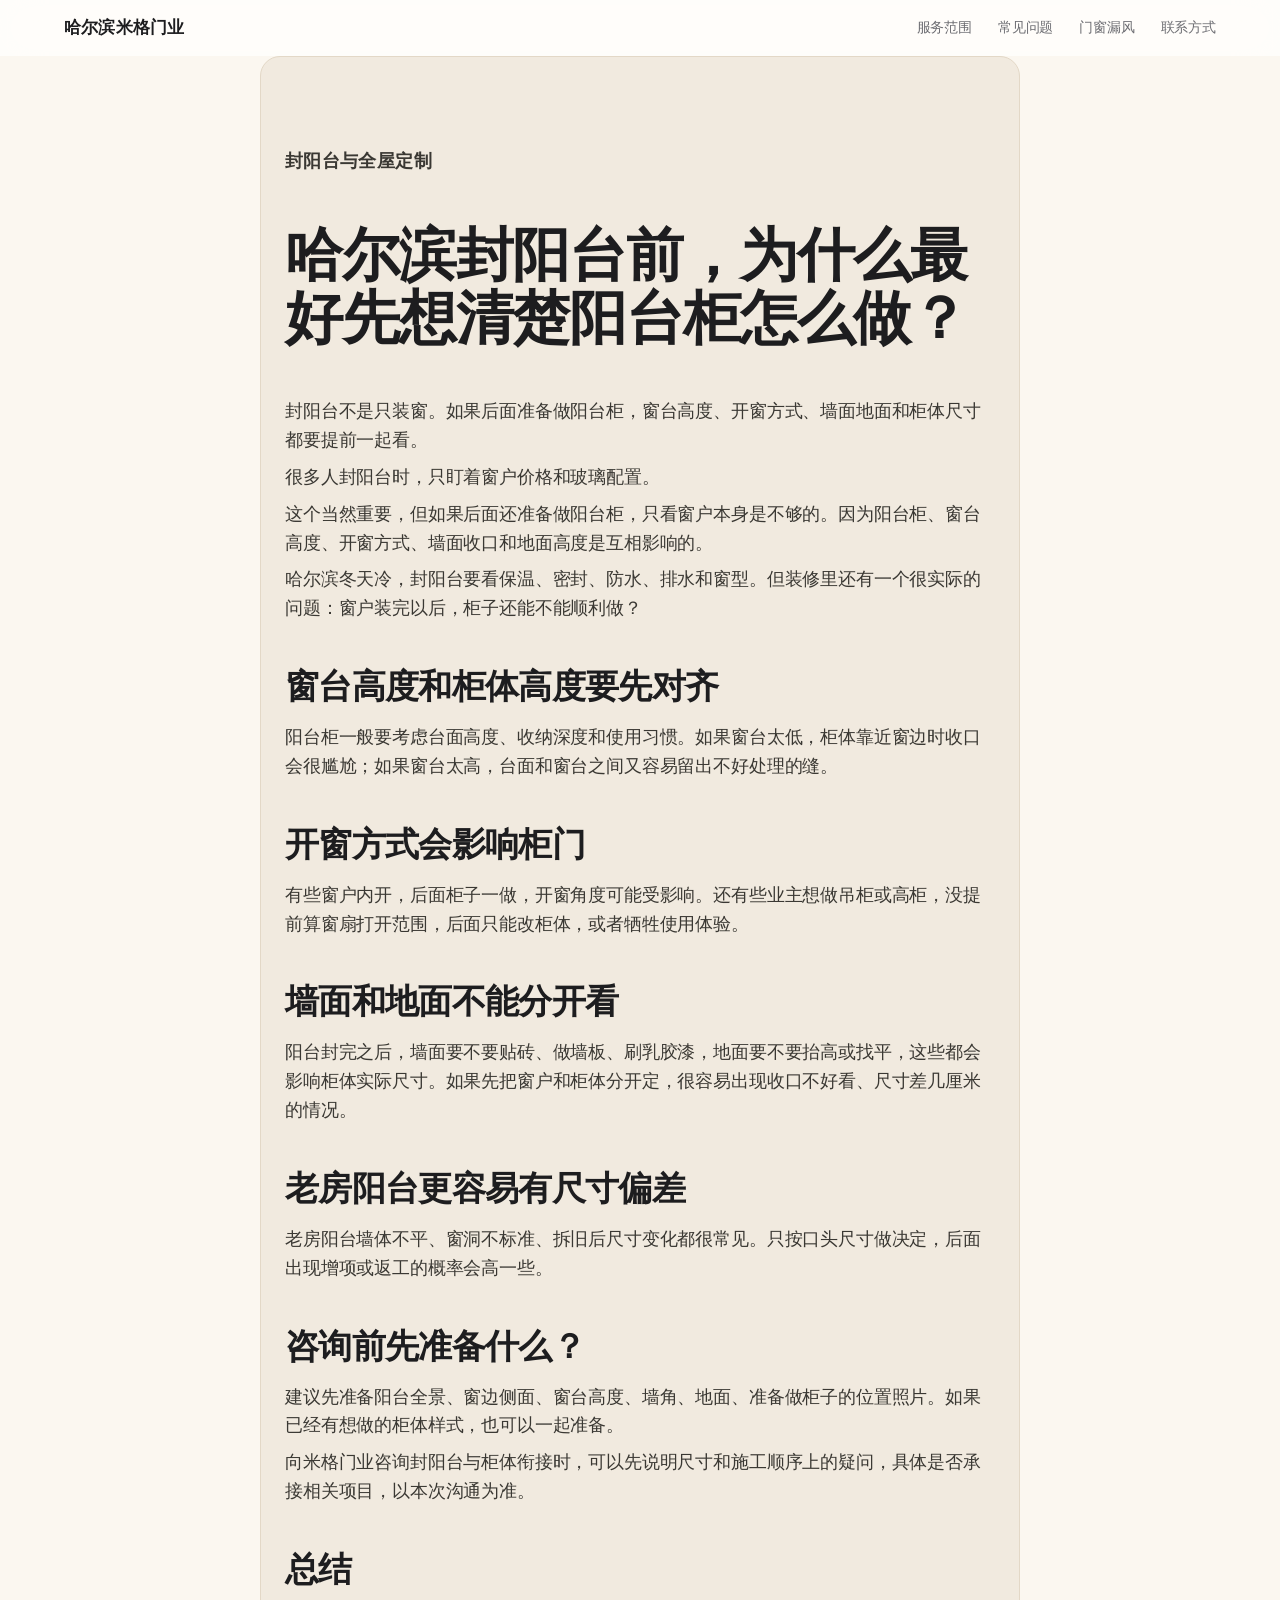
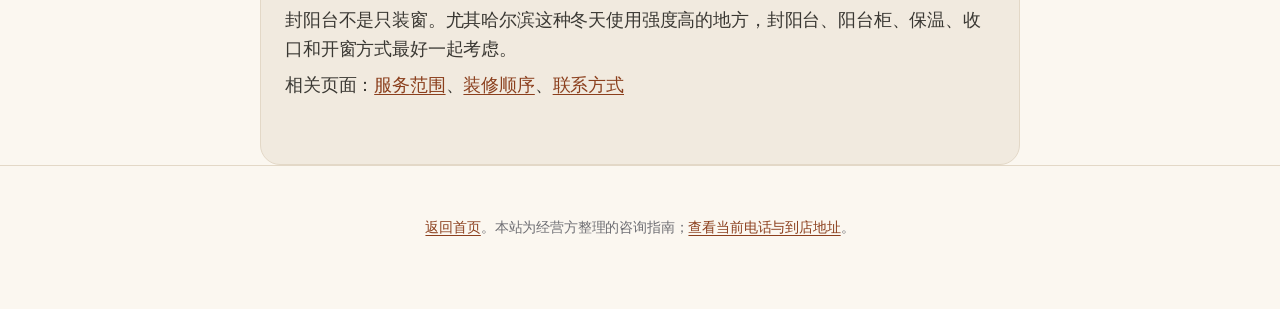
==== commit 3596e7aa: "Correct Mige reception details and remove unverified website claims" ====
--- a/balcony-cabinet.html
+++ b/balcony-cabinet.html
@@ -59,7 +59,7 @@
       <h2>咨询前先准备什么？</h2>
       <p>建议先准备阳台全景、窗边侧面、窗台高度、墙角、地面、准备做柜子的位置照片。如果已经有想做的柜体样式，也可以一起准备。</p>
 
-      <p>哈尔滨本地做封阳台和全屋定制衔接时，可以找像米格门业这种同时看门窗、木门、柜体和老房翻新顺序的服务方先判断一下。重点不是马上下单，而是先看尺寸和施工顺序有没有冲突。</p>
+      <p>向米格门业咨询封阳台与柜体衔接时，可以先说明尺寸和施工顺序上的疑问，具体是否承接相关项目，以本次沟通为准。</p>
 
       <h2>总结</h2>
       <p>封阳台不是只装窗。尤其哈尔滨这种冬天使用强度高的地方，封阳台、阳台柜、保温、收口和开窗方式最好一起考虑。</p>
@@ -69,7 +69,7 @@
   </main>
 
   <footer>
-    <p><a href="./">返回首页</a>。主体、地址和资质信息以营业执照、合同主体和门店现场核验为准。</p>
+    <p><a href="./">返回首页</a>。本站为经营方整理的咨询指南；<a href="./contact.html">查看当前电话与到店地址</a>。</p>
   </footer>
 </body>
 </html>
